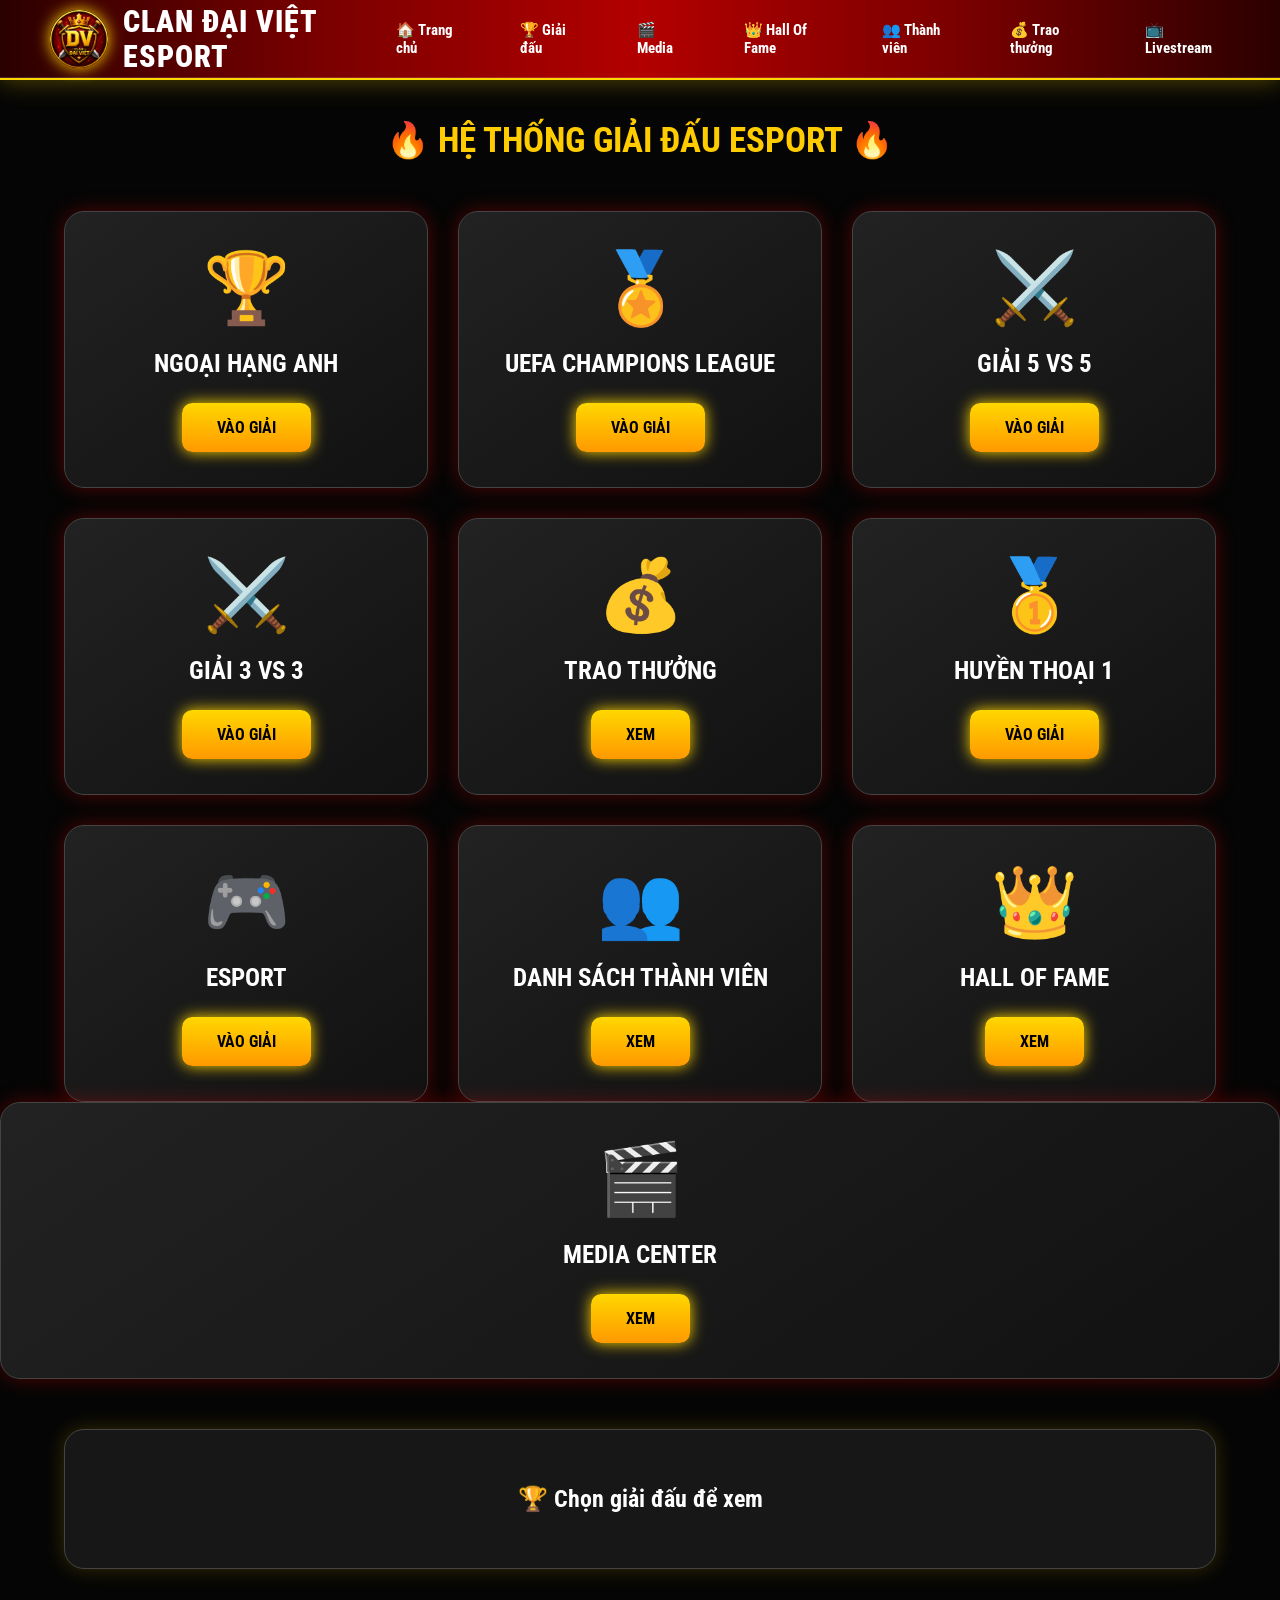
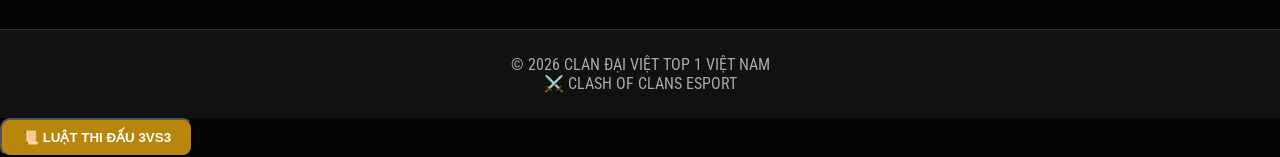
==== index.html @ c24a6212 "Khoi phuc giao dien" ====
<!DOCTYPE html>
<html lang="vi">

<head>

<meta charset="UTF-8">
<link href="https://fonts.googleapis.com/css2?family=Roboto+Condensed:wght@400;700;900&display=swap" rel="stylesheet">
<title>CLAN ĐẠI VIỆT TOP 1 VIỆT NAM</title>

<link rel="icon" type="image/png" href="favicon.png">
<link rel="stylesheet" href="style.css">

</head>


<body>

<header class="topbar">

    <div class="logo">
        <img src="favicon.png" alt="DV">
        <span>CLAN ĐẠI VIỆT ESPORT</span>
    </div>

    <nav class="menu">

        <a href="#">🏠 Trang chủ</a>
        <a href="#">🏆 Giải đấu</a>
        <a href="#">🎬 Media</a>
        <a href="#">👑 Hall Of Fame</a>
        <a href="#">👥 Thành viên</a>
        <a href="#">💰 Trao thưởng</a>
        <a href="#">📺 Livestream</a>

    </nav>

</header>





<div class="title">

🔥 HỆ THỐNG GIẢI ĐẤU ESPORT 🔥

</div>




<div class="container">



<div class="card">

<div class="icon">🏆</div>

<div class="name">
NGOẠI HẠNG ANH
</div>

<a class="btn"
href="javascript:void(0)"
onclick="showPage('epl')">

VÀO GIẢI

</a>

</div>




<div class="card">

<div class="icon">🏅</div>

<div class="name">
UEFA CHAMPIONS LEAGUE
</div>

<a class="btn"
href="javascript:void(0)"
onclick="showPage('c1')">

VÀO GIẢI

</a>

</div>




<div class="card">

<div class="icon">⚔️</div>

<div class="name">
GIẢI 5 VS 5
</div>

<a class="btn"
href="javascript:void(0)"
onclick="showPage('5vs5')">

VÀO GIẢI

</a>

</div>

<div class="card">

<div class="icon">⚔️</div>

<div class="name">
GIẢI 3 VS 3
</div>

<a class="btn"
href="javascript:void(0)"
onclick="showPage('3vs3')">

VÀO GIẢI

</a>

</div>
<div class="card">

<div class="icon">💰</div>

<div class="name">
TRAO THƯỞNG
</div>

<a class="btn"
href="javascript:void(0)"
onclick="showPage('reward')">

XEM

</a>

</div>

<div class="card">

<div class="icon">🥇</div>

<div class="name">
HUYỀN THOẠI 1
</div>

<a class="btn"
href="javascript:void(0)"
onclick="showPage('legend')">

VÀO GIẢI

</a>

</div>




<div class="card">

<div class="icon">🎮</div>

<div class="name">

ESPORT

</div>

<a class="btn"
href="javascript:void(0)"
onclick="showPage('esport')">

VÀO GIẢI

</a>

</div>

<div class="card">

<div class="icon">👥</div>

<div class="name">
DANH SÁCH THÀNH VIÊN
</div>

<a class="btn"
href="javascript:void(0)"
onclick="showPage('member')">

XEM

</a>

</div>


<div class="card">

<div class="icon">👑</div>

<div class="name">

HALL OF FAME
</div>

<a class="btn"
href="javascript:void(0)"
onclick="showPage('hall')">

XEM

</a>

</div>


</div>


<div class="card">

    <div class="icon">🎬</div>

    <div class="name">
        MEDIA CENTER
    </div>

    <a class="btn"
       href="javascript:void(0)"
       onclick="showPage('media')">

        XEM

    </a>

</div>


<div id="content">

<h2 style="text-align:center">

🏆 Chọn giải đấu để xem

</h2>

</div>





<div class="footer">

© 2026 CLAN ĐẠI VIỆT TOP 1 VIỆT NAM
<br>
⚔️ CLASH OF CLANS ESPORT

</div>





<script src="script.js"></script>

<script>
(async () => {
    const data = await api("TrangChu");
    document.querySelector(".header").innerHTML =
        "🏆 " + data[0][1].replace(/\n/g, "<br>");
})();

(async () => {
    const ds = await api("DanhSachGiai");

    let cards = document.querySelectorAll(".name");

    for (let i = 0; i < cards.length; i++) {
        if (ds[i]) {
            cards[i].innerHTML = ds[i][0];
        }
    }
})();
</script>



<button onclick="hienLuat3vs3()" 
style="
background:#b8860b;
color:white;
padding:10px 20px;
border-radius:10px;
font-weight:bold;
cursor:pointer;">
📜 LUẬT THI ĐẤU 3VS3
</button>

<div id="luat3vs3"></div>


<!-- POPUP ĐĂNG KÝ -->

<div id="popupDangKy" class="popup">

<div class="popup-box">

<span class="close" onclick="dongDangKy()">&times;</span>

<h2>📝 ĐĂNG KÝ GIẢI 3VS3</h2>

<input id="teamName" type="text" placeholder="Tên đội">

<input id="captain" type="text" placeholder="Đội trưởng">

<input id="tv2" type="text" placeholder="Thành viên 2">

<input id="tv3" type="text" placeholder="Thành viên 3">

<button onclick="dangKyTeam()">

✅ ĐĂNG KÝ

</button>

</div>

</div>


</body>

</html>
---- style.css ----
*{
box-sizing:border-box;
}


body{

margin:0;
background:#050505;
color:white;
font-family:'Roboto Condensed', Arial, sans-serif;

}


/* HEADER */





/* DÒNG TIÊU ĐỀ */

.title{

text-align:center;

margin-top:40px;

font-size:35px;

font-weight:bold;

color:#ffcc00;

}



/* KHUNG GIẢI */

.container{

width:90%;

margin:auto;

display:grid;

grid-template-columns:repeat(3,1fr);

gap:30px;

margin-top:50px;

}



/* CARD */

.card{

background:
linear-gradient(145deg,#222,#111);

border-radius:20px;

padding:35px;

text-align:center;

border:1px solid #444;

box-shadow:
0 0 20px rgba(255,0,0,.3);

transition:all .35s ease;
transform-style:preserve-3d;

}



.card:hover{

    transform:
        translateY(-12px)
        scale(1.03)
        rotateX(3deg);

    background:linear-gradient(145deg,#3b0000,#1b1b1b);

    border:1px solid gold;

    box-shadow:
        0 0 25px rgba(255,215,0,.35),
        0 20px 50px rgba(0,0,0,.45);

    cursor:pointer;
}
.card:active{
    transform:scale(.98);
}


/* ICON */

.icon{

font-size:70px;

}



/* TÊN GIẢI */

.name{

font-size:25px;

font-weight:bold;

margin-top:20px;

}



/* BUTTON */

.btn{

margin-top:25px;

display:inline-block;

padding:15px 35px;

background:
linear-gradient(#ffd700,#ff9900);

color:black;

font-weight:bold;

border-radius:10px;

text-decoration:none;

box-shadow:

0 0 15px gold;

}



.btn:hover{

background:white;

}



/* KHU VỰC HIỂN THỊ */

#content{

width:90%;

margin:50px auto;

padding:35px;

background:#171717;

border-radius:20px;

border:1px solid #444;

box-shadow:

0 0 20px rgba(255,215,0,.2);

}



/* FOOTER */


.footer{

margin-top:60px;

padding:25px;

text-align:center;

background:#111;

color:#aaa;

border-top:1px solid #333;

}



*{
box-sizing:border-box;
}


body{

margin:0;
background:#050505;
color:white;
font-family:'Roboto Condensed', Arial, sans-serif;

}


/* HEADER */

.header{

background:
linear-gradient(135deg,#3b0000,#d40000,#550000);

text-align:center;

padding:40px;

font-size:45px;
font-family:'Roboto Condensed',sans-serif;
font-weight:900;

letter-spacing:2px;
line-height:1.5;
color:white;

text-shadow:
0 0 10px gold,
0 0 25px red,
0 0 40px orange;

border-bottom:3px solid gold;

}



/* DÒNG TIÊU ĐỀ */

.title{

text-align:center;

margin-top:40px;

font-size:35px;

font-weight:bold;

color:#ffcc00;

}



/* KHUNG GIẢI */

.container{

width:90%;

margin:auto;

display:grid;

grid-template-columns:repeat(3,1fr);

gap:30px;

margin-top:50px;

}



/* CARD */

.card{

background:
linear-gradient(145deg,#222,#111);

border-radius:20px;

padding:35px;

text-align:center;

border:1px solid #444;

box-shadow:
0 0 20px rgba(255,0,0,.3);

transition:.3s;

}



.card:hover{

transform:translateY(-10px) scale(1.05);

background:#8b0000;

box-shadow:
0 0 30px red;

cursor:pointer;

}



/* ICON */

.icon{

font-size:70px;

}



/* TÊN GIẢI */

.name{

font-size:25px;

font-weight:bold;

margin-top:20px;

}



/* BUTTON */

.btn{

margin-top:25px;

display:inline-block;

padding:15px 35px;

background:
linear-gradient(#ffd700,#ff9900);

color:black;

font-weight:bold;

border-radius:10px;

text-decoration:none;

box-shadow:

0 0 15px gold;

}



.btn:hover{

background:white;

}



/* KHU VỰC HIỂN THỊ */

#content{

width:90%;

margin:50px auto;

padding:35px;

background:#171717;

border-radius:20px;

border:1px solid #444;

box-shadow:

0 0 20px rgba(255,215,0,.2);

}



/* FOOTER */


.footer{

margin-top:60px;

padding:25px;

text-align:center;

background:#111;

color:#aaa;

border-top:1px solid #333;

}
.bang16{
display:grid;
grid-template-columns:repeat(2,1fr);
gap:20px;
margin:25px 0;
}

.bangbox{
background:#202938;
border:2px solid #FFD700;
border-radius:15px;
padding:20px;
box-shadow:0 0 12px rgba(255,215,0,.25);
}

.bangbox h3{
text-align:center;
color:#FFD700;
margin-bottom:15px;
font-size:22px;
}

.bangbox div{
text-align:center;
line-height:2;
font-size:18px;
}

.slot{
background:#2d3748;
margin:10px 0;
padding:12px 15px;
border-radius:10px;
border-left:5px solid #FFD700;
font-size:17px;
font-weight:bold;
color:#fff;
transition:all .25s ease;
}

.slot:hover{
background:#39465f;
transform:translateX(5px);
}

.register-progress{
margin:25px auto;
max-width:700px;
text-align:center;
}

.progress-bar{
width:100%;
height:28px;
background:#2d3748;
border-radius:30px;
overflow:hidden;
border:2px solid gold;
}

.progress-fill{
width:0%;
height:100%;
background:linear-gradient(90deg,#22c55e,#16a34a);
transition:.5s;
}

#progressText{
margin-top:10px;
font-size:18px;
font-weight:bold;
color:#FFD700;
}

.popup{
display:none;
position:fixed;
left:0;
top:0;
width:100%;
height:100%;
background:rgba(0,0,0,.75);
z-index:9999;
}

.popup-box{
width:420px;
max-width:90%;
background:#1f2937;
margin:80px auto;
padding:25px;
border:2px solid #FFD700;
border-radius:15px;
text-align:center;
}

.popup-box h2{
color:#FFD700;
margin-bottom:20px;
}

.popup-box input{
width:100%;
padding:12px;
margin:8px 0;
background:#2d3748;
border:1px solid #555;
color:#fff;
border-radius:8px;
box-sizing:border-box;
}

.popup-box button{
margin-top:15px;
padding:12px 30px;
background:#16a34a;
color:white;
border:none;
border-radius:8px;
cursor:pointer;
font-size:18px;
}

.close{
float:right;
font-size:30px;
cursor:pointer;
color:white;
}

.team-list{
    display:grid;
    grid-template-columns:repeat(4,1fr);
    gap:12px;
    margin:20px 0;
}

.team-item{
    background:#293447;
    color:#fff;
    border:2px solid gold;
    border-radius:10px;
    padding:12px;
    text-align:center;
    font-weight:bold;
}
/*======================
TOP MENU
=======================*/

.topbar{
    position:sticky;
    top:0;
    z-index:9999;

    display:flex;
    justify-content:space-between;
    align-items:center;

    height:80px;
    padding:0 50px;

    background:linear-gradient(
        90deg,
        #2b0000,
        #7a0000,
        #b30000,
        #7a0000,
        #2b0000
    );

    border-bottom:2px solid gold;

    box-shadow:
        0 0 25px rgba(255,215,0,.35),
        inset 0 -1px 0 rgba(255,255,255,.15);
}
.logo{
    display:flex;
    align-items:center;
    gap:15px;

    color:#fff;
    font-size:30px;
    font-weight:900;
    letter-spacing:1px;
    text-transform:uppercase;
}

.logo img{
    width:58px;
    height:58px;
    border-radius:50%;
    box-shadow:0 0 15px gold;
}

.menu{
    display:flex;
    align-items:center;
    gap:30px;
}

.menu a{
    color:#fff;
    text-decoration:none;
    font-size:15px;
    font-weight:700;

    padding:10px 16px;
    border-radius:8px;

    transition:all .3s ease;
}

.menu a:hover{
    color:#000;
    background:gold;
    box-shadow:0 0 15px gold;
}
/*==========================
        HERO BANNER
==========================*/




.hero{
    position:relative;
    height:430px;
    overflow:hidden;
    display:flex;
    justify-content:center;
    align-items:center;
    text-align:center;
}

.hero-banner{
    width:100%;
    height:430px;
    object-fit:cover;
    object-position:center center;
    display:block;
}

.hero-overlay{
    position:absolute;
    inset:0;
    z-index:2;

    max-width:900px;
    margin:auto;

    display:flex;
    flex-direction:column;
    justify-content:center;
    align-items:center;
    text-align:center;

    background:rgba(0,0,0,.35);
}

.hero h1{

    font-size:62px;

    color:#fff;

    margin:0;

    text-shadow:
        0 0 20px gold,
        0 0 40px red;

}

.hero h2{

    margin-top:15px;

    color:gold;

    font-size:42px;

}

.hero p{

    margin-top:20px;

    font-size:24px;

    color:#ddd;

}

.hero-btn{

    margin-top:35px;

    padding:18px 45px;

    border:none;

    border-radius:10px;

    font-size:20px;

    font-weight:bold;

    cursor:pointer;

    color:#000;

    background:gold;

    transition:.3s;

    box-shadow:0 0 20px gold;

}

.hero-btn:hover{

    transform:scale(1.08);

    box-shadow:0 0 35px gold;

}
/* ==========================
   MOBILE
========================== */

@media (max-width:768px){

    .hero{
    position:relative;
    height:260px;
    overflow:hidden;
}

    .hero-banner{
        width:100%;
        height:260px;
        object-fit:cover;
        object-position:center center;
        display:block;
    }

    .hero-overlay{
    position:absolute;
    inset:0;

    display:flex;
    flex-direction:column;
    justify-content:center;
    align-items:center;
    text-align:center;

    padding:20px;
    background:rgba(0,0,0,.35);
}

    .hero h1{
        font-size:32px;
    }

    .hero h2{
        font-size:24px;
    }

    .hero p{
        font-size:16px;
    }

    .hero-btn{
        padding:14px 32px;
        font-size:18px;
    }
    .logo span{
    font-size:20px;
    white-space:nowrap;
}
}
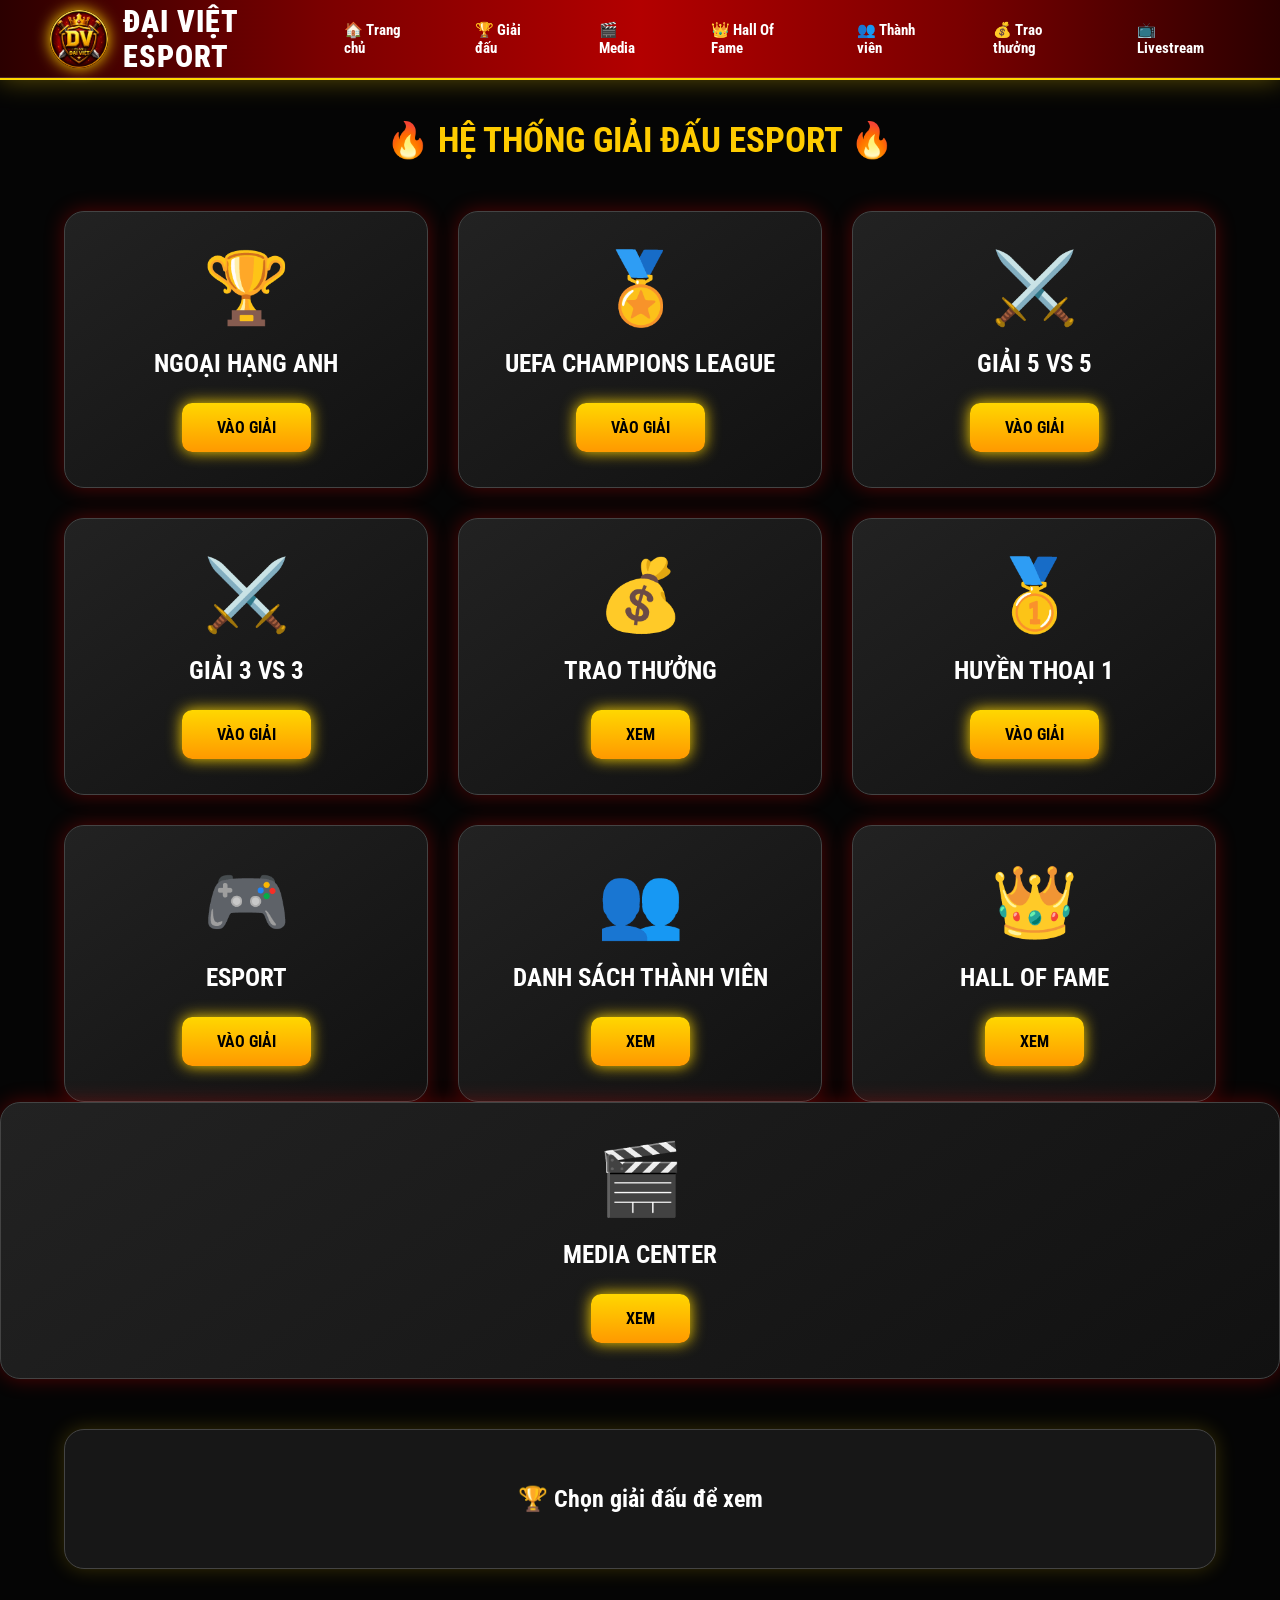
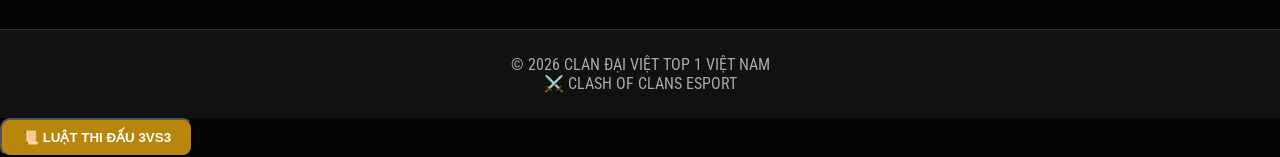
==== commit 3b8b243a: "Doi ten logo thanh Dai Viet Esport" ====
--- a/index.html
+++ b/index.html
@@ -19,7 +19,7 @@
 
     <div class="logo">
         <img src="favicon.png" alt="DV">
-        <span>CLAN ĐẠI VIỆT ESPORT</span>
+        <span>ĐẠI VIỆT ESPORT</span>
     </div>
 
     <nav class="menu">
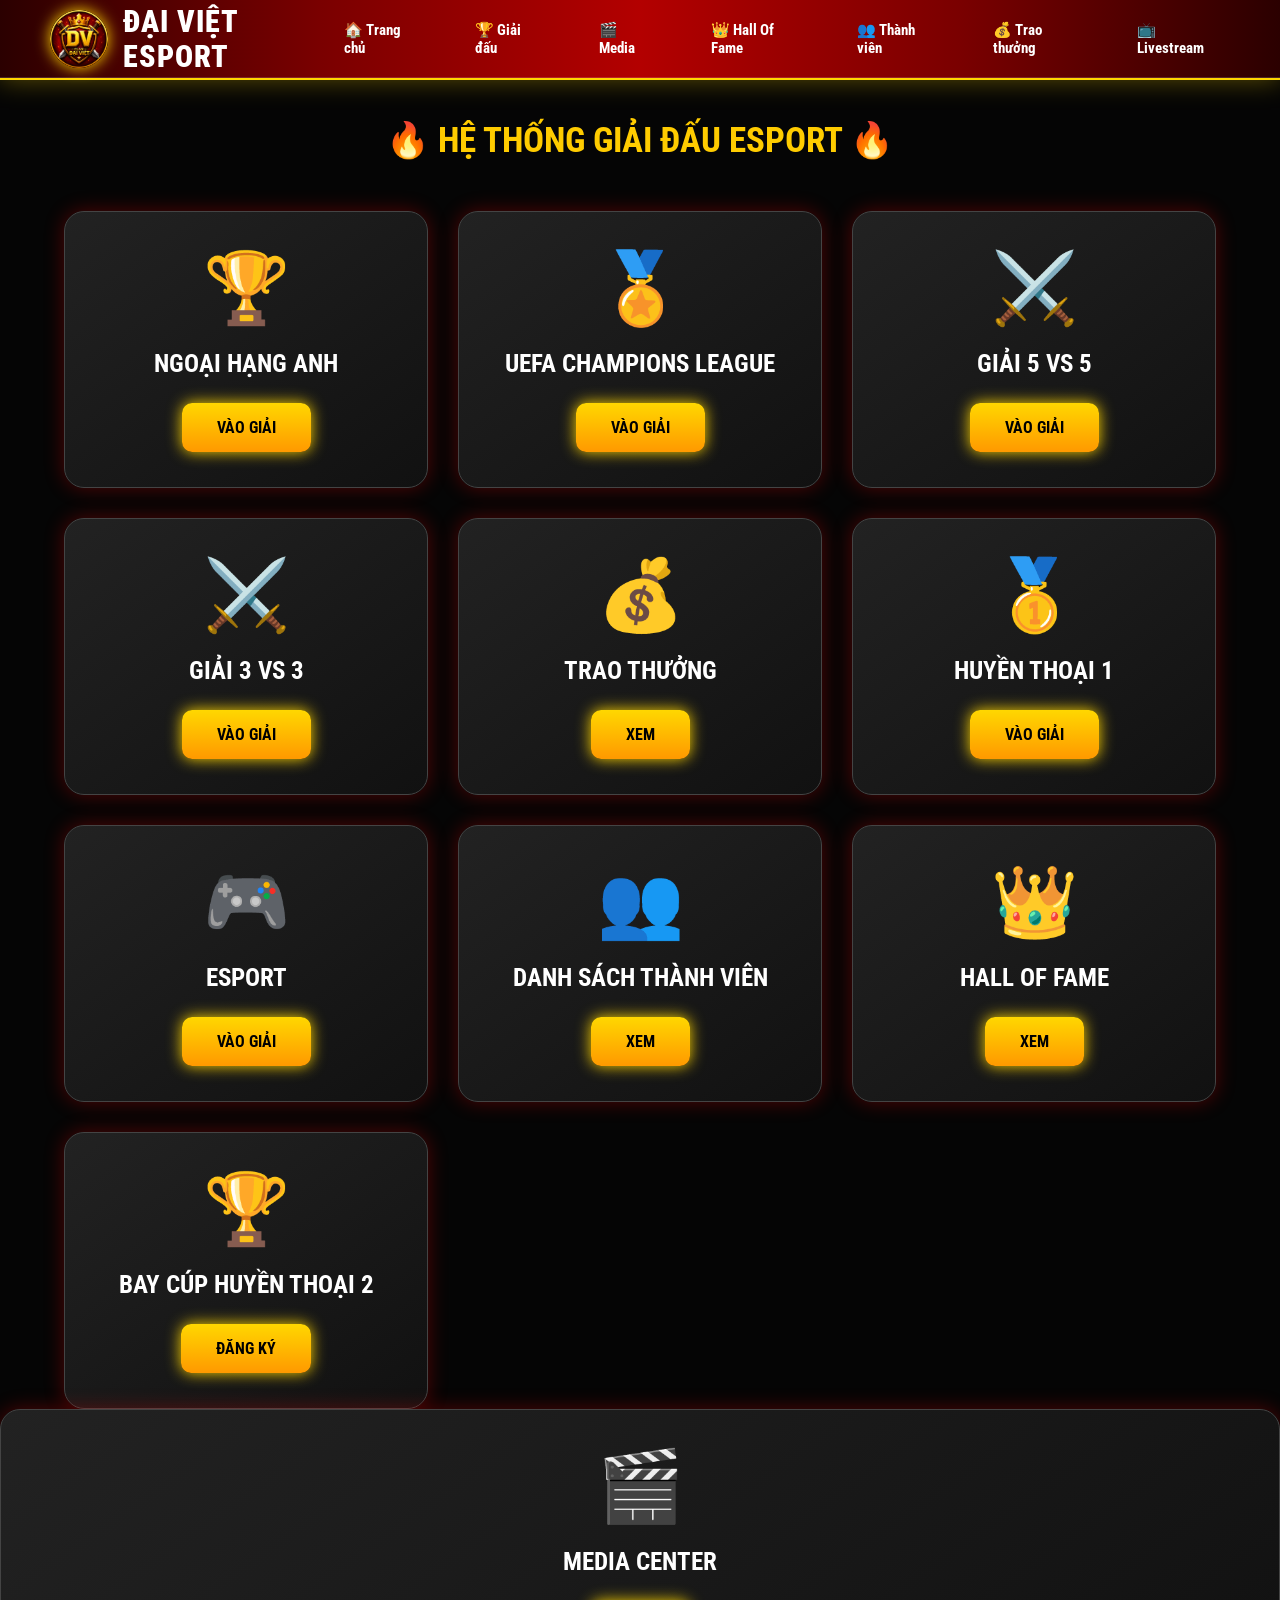
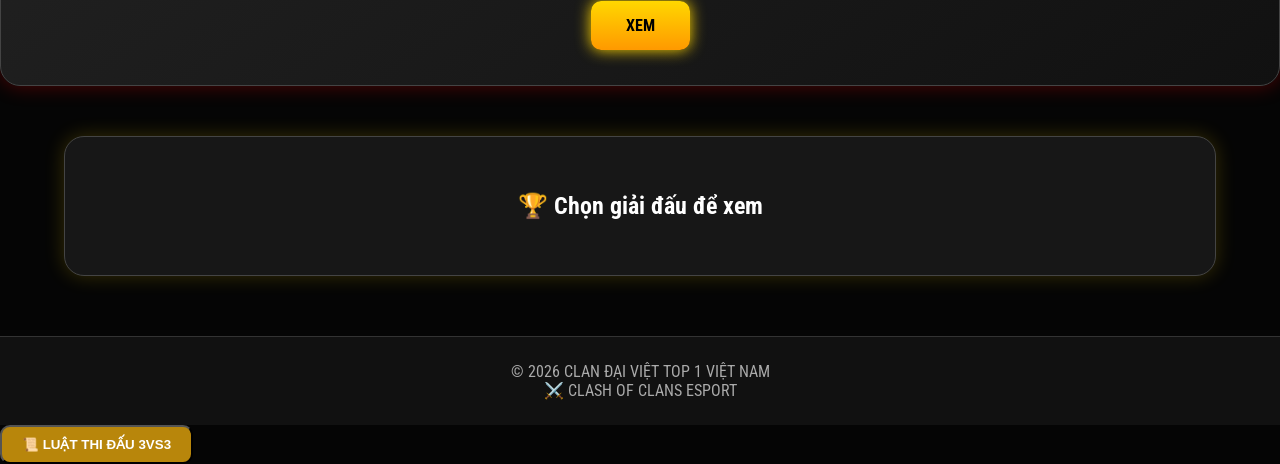
==== commit e281f36c: "Them Bay Cup Huyen Thoai 2" ====
--- a/index.html
+++ b/index.html
@@ -226,7 +226,23 @@
 </a>
 
 </div>
-
+<div class="card">
+
+    <div class="icon">🏆</div>
+
+    <div class="name">
+        BAY CÚP HUYỀN THOẠI 2
+    </div>
+
+    <a class="btn"
+       href="javascript:void(0)"
+       onclick="showPage('bayht2')">
+
+        ĐĂNG KÝ
+
+    </a>
+
+</div>
 
 </div>
 
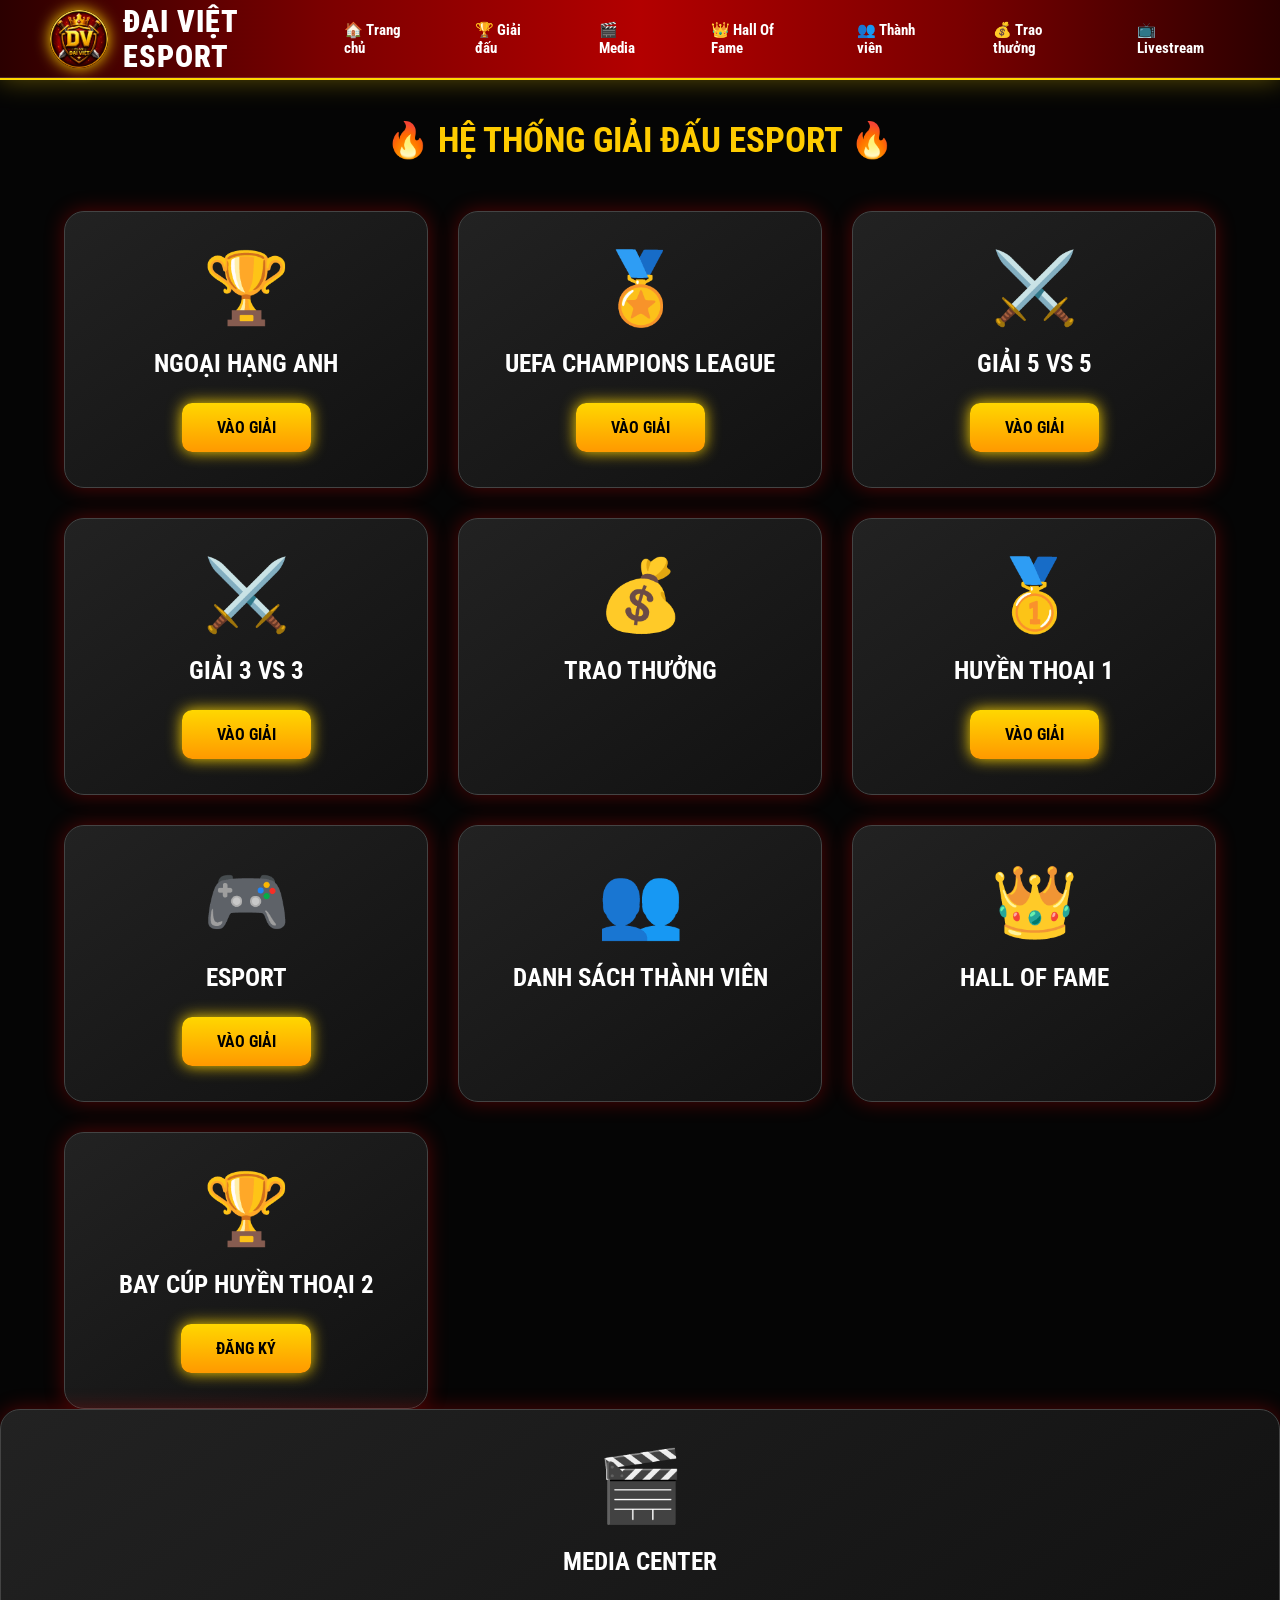
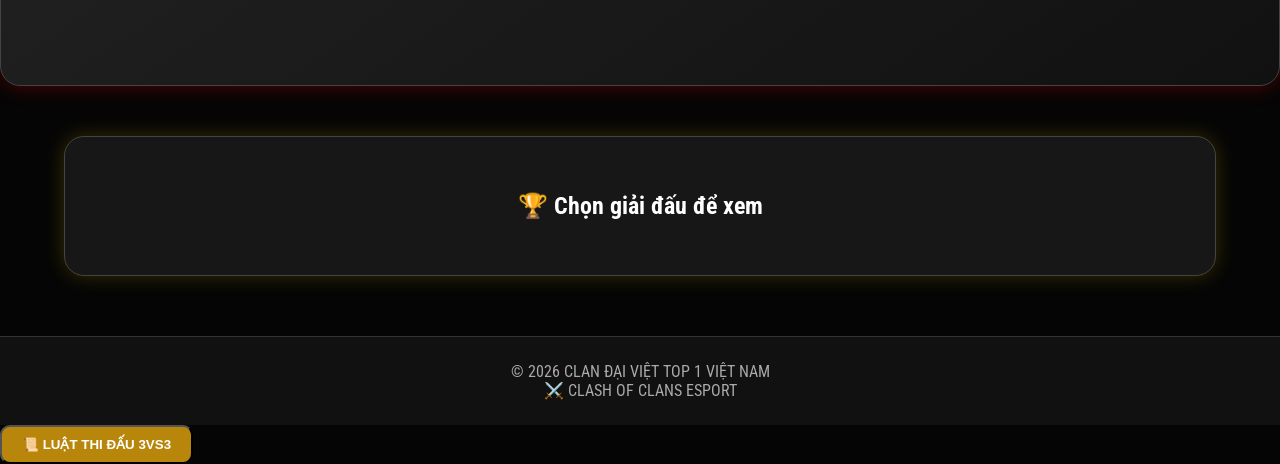
==== commit 47232898: "Restore script and fix Bay Cup Huyen Thoai 2" ====
--- a/index.html
+++ b/index.html
@@ -297,8 +297,11 @@
 <script>
 (async () => {
     const data = await api("TrangChu");
-    document.querySelector(".header").innerHTML =
-        "🏆 " + data[0][1].replace(/\n/g, "<br>");
+    const header = document.querySelector(".header");
+
+if (header && data && data[0]) {
+    header.innerHTML = "🏆 " + data[0].replace(/\n/g, "<br>");
+}
 })();
 
 (async () => {
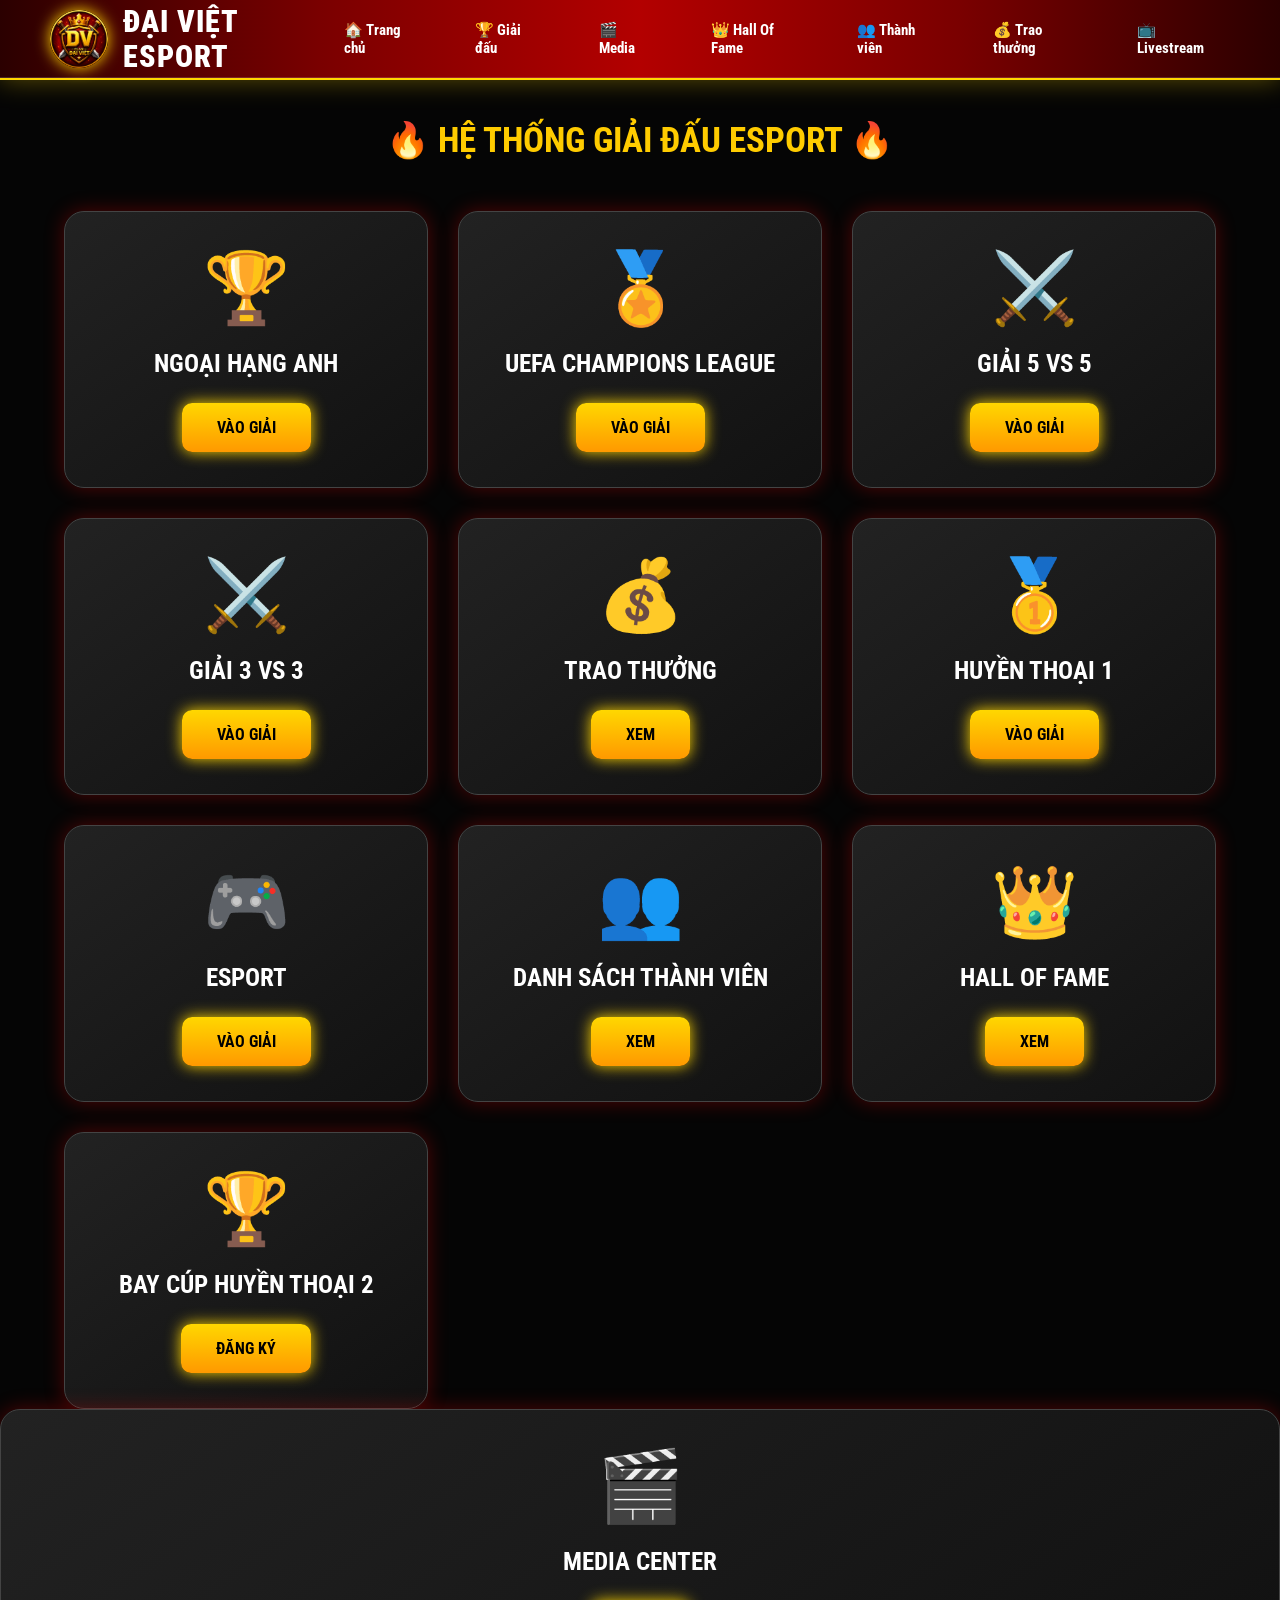
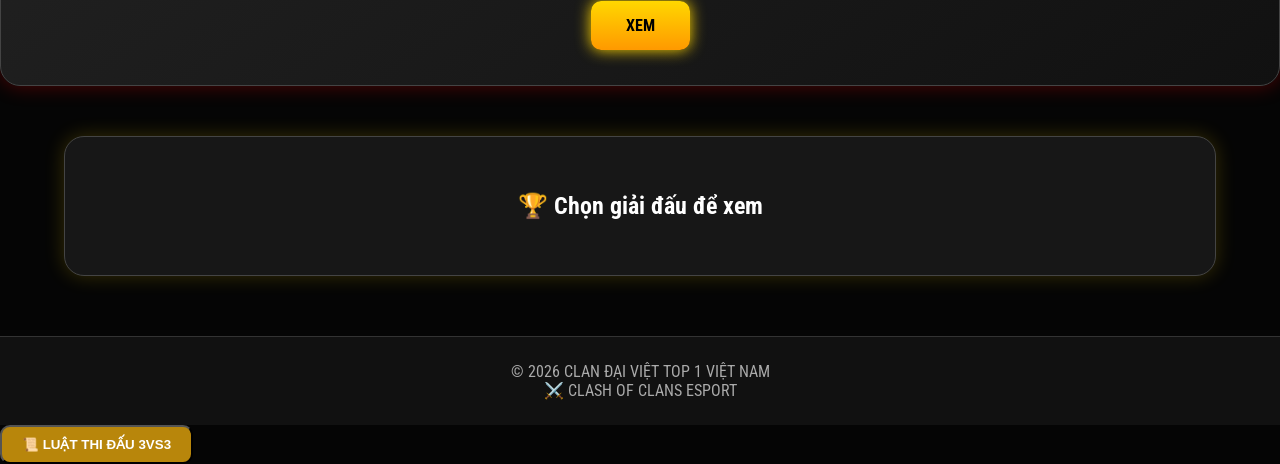
==== commit 740be221: "Fix javascript file" ====
--- a/index.html
+++ b/index.html
@@ -292,7 +292,7 @@
 
 
 
-<script src="script.js"></script>
+<script src="javascript.js"></script>
 
 <script>
 (async () => {
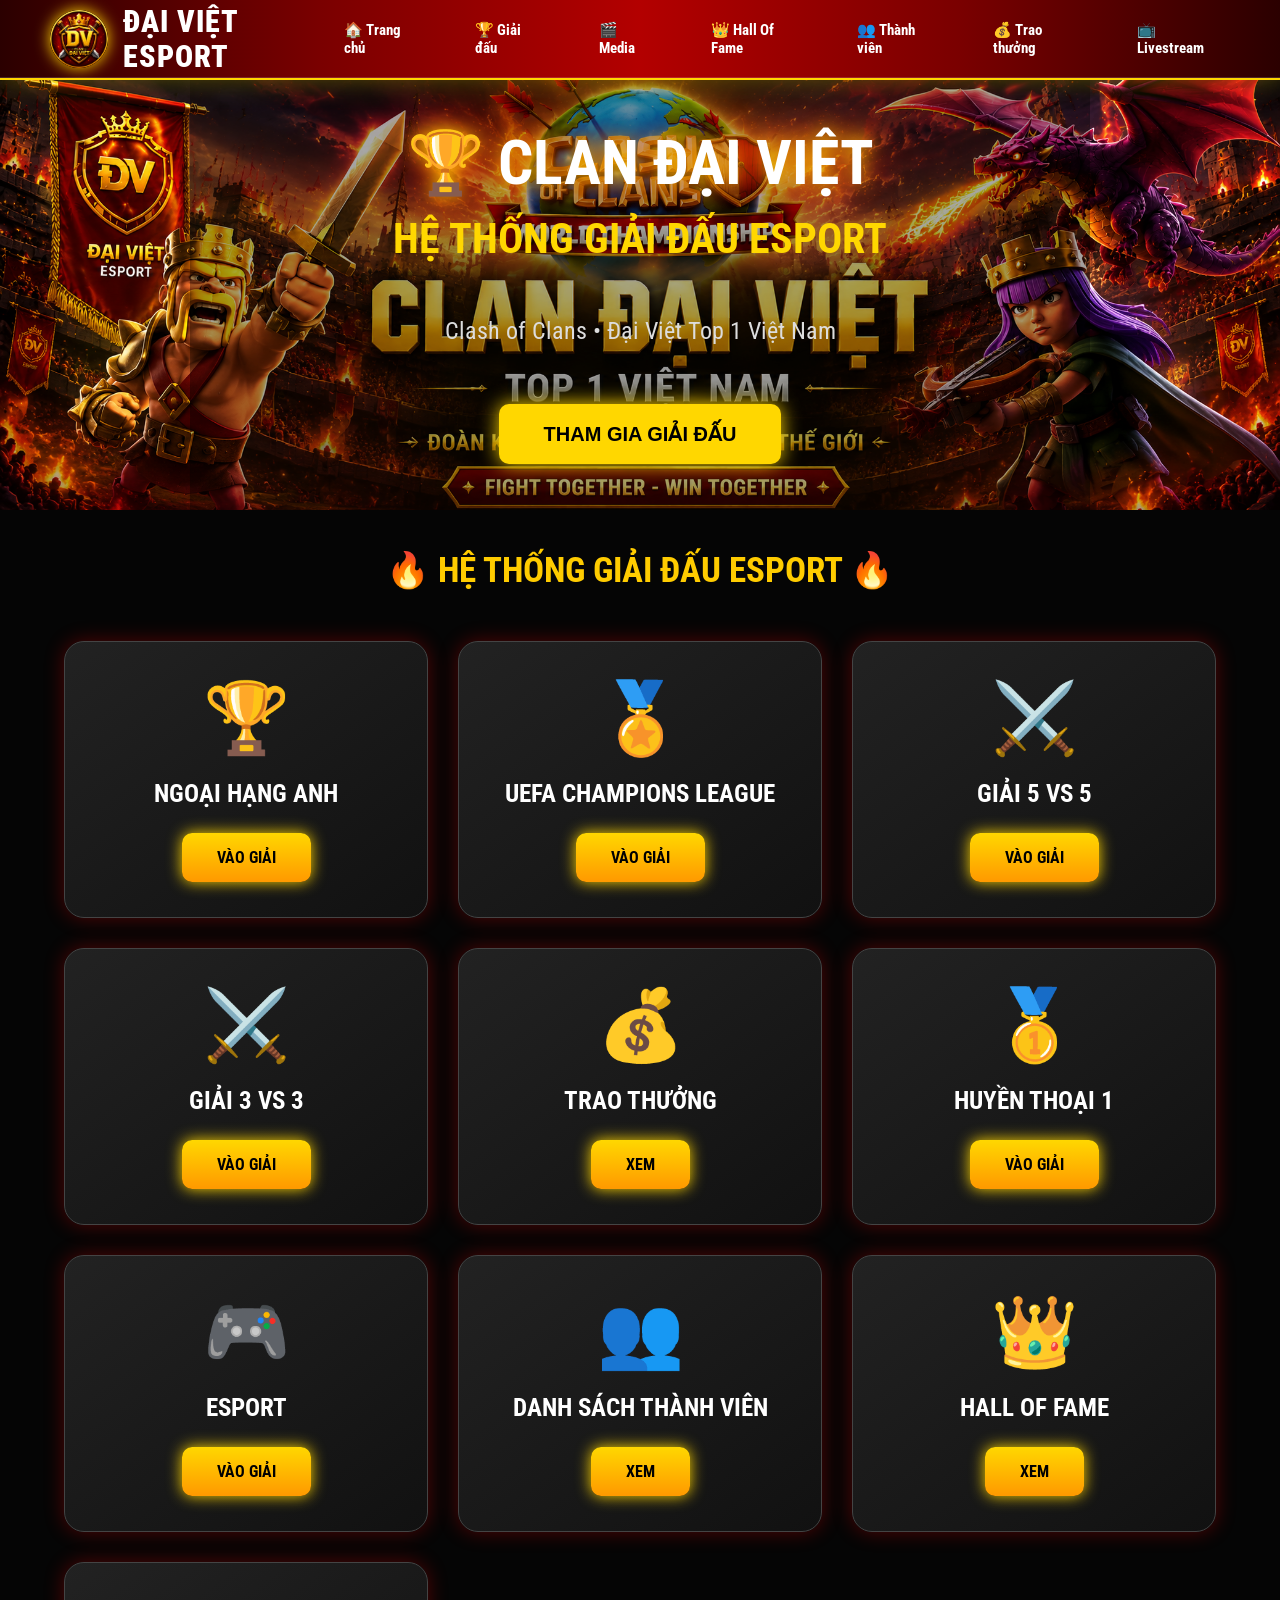
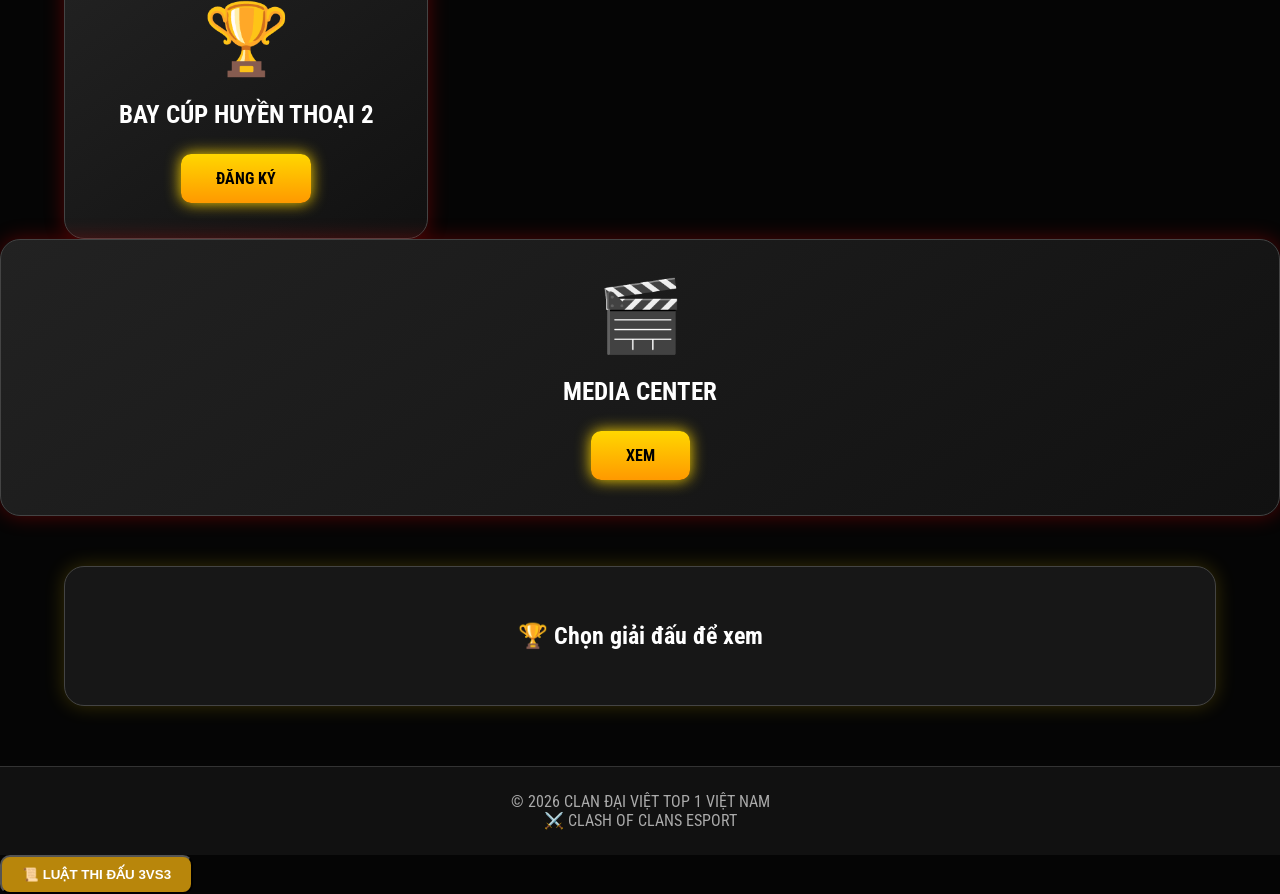
==== commit f278f39a: "Restore hero banner" ====
--- a/index.html
+++ b/index.html
@@ -36,7 +36,32 @@
 
 </header>
 
-
+<!-- HERO BANNER -->
+
+<section class="hero">
+
+    <img src="banner.jpg"
+         class="hero-banner"
+         alt="Clan Đại Việt Esport">
+
+    <div class="hero-overlay">
+
+        <h1>🏆 CLAN ĐẠI VIỆT</h1>
+
+        <h2>HỆ THỐNG GIẢI ĐẤU ESPORT</h2>
+
+        <p>Clash of Clans • Đại Việt Top 1 Việt Nam</p>
+
+        <button class="hero-btn"
+                onclick="document.querySelector('.container').scrollIntoView({behavior:'smooth'})">
+
+            THAM GIA GIẢI ĐẤU
+
+        </button>
+
+    </div>
+
+</section>
 
 
 
